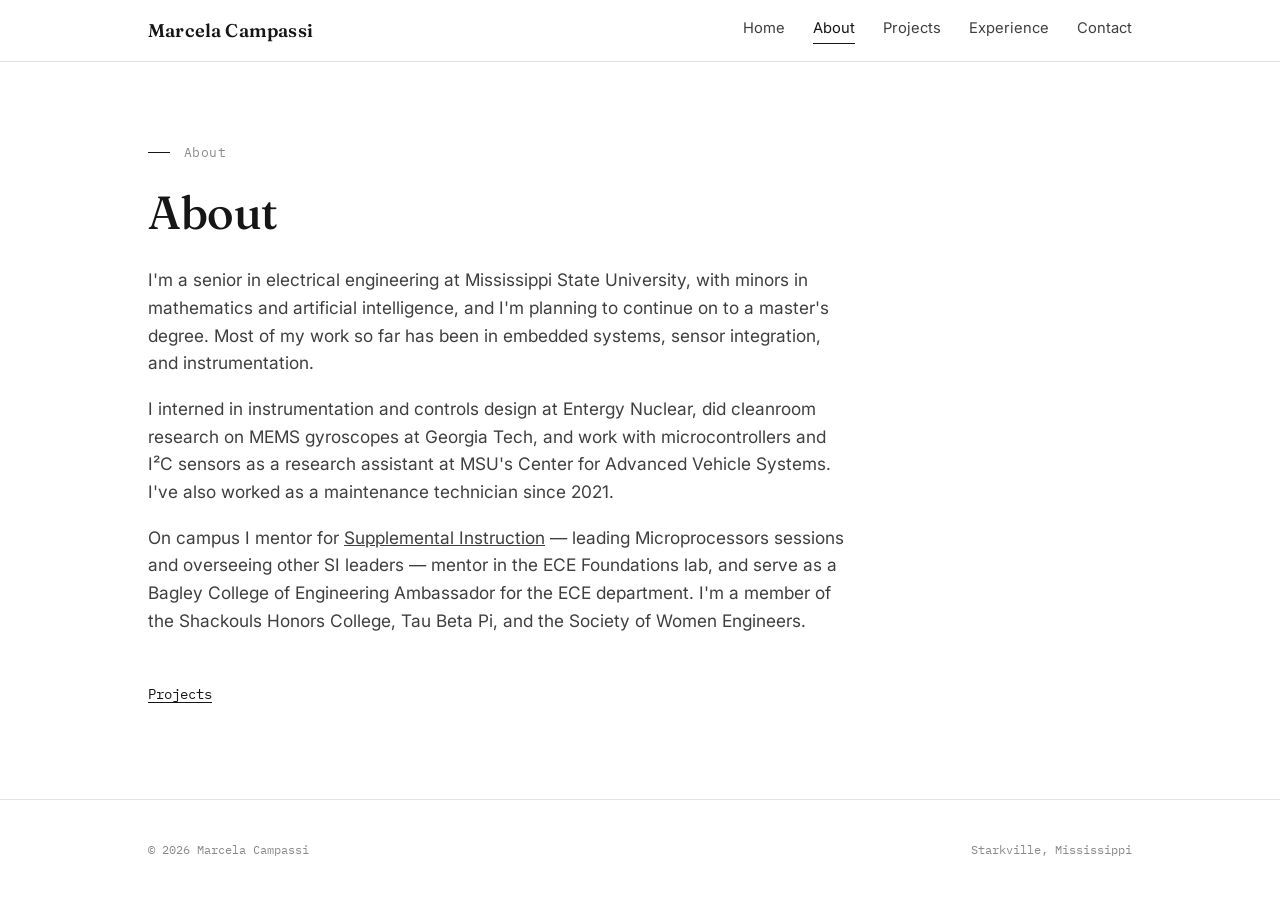
==== about.html @ 76c61601 "Add files via upload" ====
<!DOCTYPE html>
<html lang="en">
<head>
<meta charset="UTF-8">
<meta name="viewport" content="width=device-width, initial-scale=1.0">
<title>About | Marcela Campassi</title>
<meta name="description" content="About Marcela Campassi, Electrical Engineering student at Mississippi State University.">
<link rel="icon" href="data:image/svg+xml,%3Csvg xmlns='http://www.w3.org/2000/svg' viewBox='0 0 32 32'%3E%3Crect width='32' height='32' rx='6' fill='%23153B50'/%3E%3Ctext x='16' y='22' font-family='Georgia,serif' font-size='16' fill='%23E8C547' text-anchor='middle' font-weight='700'%3EMC%3C/text%3E%3C/svg%3E">
<link rel="preconnect" href="https://fonts.googleapis.com">
<link rel="preconnect" href="https://fonts.gstatic.com" crossorigin>
<link href="https://fonts.googleapis.com/css2?family=Fraunces:opsz,wght@9..144,400;9..144,500;9..144,600&family=Inter:wght@400;500;600&family=IBM+Plex+Mono:wght@400;500&display=swap" rel="stylesheet">
<link rel="stylesheet" href="style.css">
</head>
<body>
<nav>
  <div class="nav-inner">
    <a class="brand" href="index.html">Marcela Campassi</a>
    <div class="nav-links">
      <a href="index.html" >Home</a>
      <a href="about.html" class="active">About</a>
      <a href="projects.html" >Projects</a>
      <a href="experience.html" >Experience</a>
      <a href="contact.html" >Contact</a>
    </div>
  </div>
</nav>
<section class="page-top about">
  <div class="wrap">
    <div class="sec-head">About</div>
    <h1 class="page-h1">About</h1>
    <p>I'm a senior in electrical engineering at Mississippi State University, with minors in mathematics and artificial intelligence, and I'm planning to continue on to a master's degree. Most of my work so far has been in embedded systems, sensor integration, and instrumentation.</p>
    <p>I interned in instrumentation and controls design at Entergy Nuclear, did cleanroom research on MEMS gyroscopes at Georgia Tech, and work with microcontrollers and I&sup2;C sensors as a research assistant at MSU's Center for Advanced Vehicle Systems. I've also worked as a maintenance technician since 2021.</p>
    <p>On campus I mentor for <a href="https://www.si.msstate.edu/directory/mcc776">Supplemental Instruction</a> &mdash; leading Microprocessors sessions and overseeing other SI leaders &mdash; mentor in the ECE Foundations lab, and serve as a Bagley College of Engineering Ambassador for the ECE department. I'm a member of the Shackouls Honors College, Tau Beta Pi, and the Society of Women Engineers.</p>
    <a class="text-link" href="projects.html">Projects</a>
  </div>
</section>
<footer>
  <div class="wrap">
    <div class="footer-inner">
      <span>&copy; 2026 Marcela Campassi</span>
      <span>Starkville, Mississippi</span>
    </div>
  </div>
</footer>
</body>
</html>
---- style.css ----
:root{
  --ink:#161616;
  --deep:#161616;
  --slate:#3f3f3f;
  --mist:#8a8a8a;
  --paper:#ffffff;
  --card:#ffffff;
  --line:#e2e2e2;
  --gold:#161616;
  --gold-soft:#f0f0f0;
  --sig:Fraunces,Georgia,serif;
  --body:Inter,-apple-system,sans-serif;
  --mono:"IBM Plex Mono",monospace;
}
*{box-sizing:border-box;margin:0;padding:0}
html{scroll-behavior:smooth}
body{
  font-family:var(--body);
  color:var(--ink);
  background:var(--paper);
  line-height:1.6;
  -webkit-font-smoothing:antialiased;
  display:flex;flex-direction:column;min-height:100vh;
}
a{color:inherit}
img{max-width:100%;display:block}
.wrap{max-width:1040px;margin:0 auto;padding:0 28px;width:100%}

/* ---- Nav ---- */
nav{
  position:sticky;top:0;z-index:20;
  background:rgba(255,255,255,.9);
  backdrop-filter:blur(8px);
  border-bottom:1px solid var(--line);
}
.nav-inner{
  max-width:1040px;margin:0 auto;padding:16px 28px;
  display:flex;align-items:center;justify-content:space-between;
}
.brand{font-family:var(--sig);font-weight:600;font-size:1.15rem;letter-spacing:.01em;text-decoration:none}
.nav-links{display:flex;gap:28px;font-size:.92rem}
.nav-links a{color:var(--slate);text-decoration:none;transition:color .15s;padding-bottom:2px;border-bottom:1px solid transparent}
.nav-links a:hover{color:var(--gold)}
.nav-links a.active{color:var(--deep);border-bottom-color:var(--gold)}
@media(max-width:620px){
  .nav-inner{flex-direction:column;gap:12px;align-items:flex-start}
  .nav-links{gap:18px;flex-wrap:wrap}
}

/* ---- shared section frame ---- */
main,header,section{width:100%}
.sec-head{
  font-family:var(--mono);font-size:.82rem;color:var(--mist);
  letter-spacing:.03em;margin-bottom:24px;
  display:flex;align-items:center;gap:14px;
}
.sec-head::before{content:"";width:22px;height:1px;background:var(--gold)}
.page-top{padding:80px 0 72px;flex:1}
.page-h1{
  font-family:var(--sig);font-weight:500;font-size:clamp(2rem,5vw,2.9rem);
  color:var(--deep);margin-bottom:28px;letter-spacing:-.01em;line-height:1.1;
}
.text-link{
  display:inline-block;margin-top:32px;font-family:var(--mono);
  font-size:.85rem;color:var(--ink);text-decoration:underline;text-underline-offset:3px;
}
.text-link:hover{color:var(--deep)}

/* ---- Hero (home) ---- */
.hero{padding:80px 0 64px}
.hero-grid{display:grid;grid-template-columns:1fr 300px;gap:56px;align-items:center}
.eyebrow{font-family:var(--mono);font-size:.78rem;color:var(--mist);letter-spacing:.04em;margin-bottom:22px}
h1{font-family:var(--sig);font-weight:500;font-size:clamp(2.4rem,6vw,4rem);line-height:1.05;letter-spacing:-.01em;color:var(--deep);max-width:14ch}
.lede{margin-top:26px;font-size:1.14rem;color:var(--slate);max-width:52ch}
.hero-cta{margin-top:36px;display:flex;gap:16px;flex-wrap:wrap}
.portrait{position:relative}
.portrait img{width:100%;border-radius:2px}
.portrait::after{content:"";position:absolute;inset:0;border:1px solid var(--line);border-radius:3px;transform:translate(14px,14px);z-index:-1;background:var(--gold-soft)}
.btn{display:inline-block;padding:13px 26px;border-radius:2px;font-size:.95rem;font-weight:500;text-decoration:none;transition:all .15s}
.btn-solid{background:var(--deep);color:#fff}
.btn-solid:hover{background:var(--ink)}
.btn-ghost{border:1px solid var(--line);color:var(--slate)}
.btn-ghost:hover{border-color:var(--gold);color:var(--gold)}
@media(max-width:760px){
  .hero-grid{grid-template-columns:1fr;gap:40px}
  .portrait{max-width:260px}
}

/* ---- home glance strip ---- */
.strip{padding:56px 0;border-top:1px solid var(--line);flex:1}
.glance{display:grid;grid-template-columns:repeat(3,1fr);gap:28px}
.glance div{color:var(--slate);font-size:.98rem}
.g-k{display:block;font-family:var(--mono);font-size:.74rem;color:var(--mist);margin-bottom:8px;letter-spacing:.03em}
@media(max-width:680px){.glance{grid-template-columns:1fr;gap:20px}}

/* ---- About ---- */
.about p{font-size:1.08rem;color:var(--slate);max-width:64ch;margin-bottom:18px}

/* ---- Projects ---- */
.proj{display:grid;grid-template-columns:1fr;gap:0}
.p-item{padding:32px 0;border-bottom:1px solid var(--line);display:grid;grid-template-columns:180px 1fr;gap:32px;align-items:start}
.p-item:first-child{padding-top:0}
.p-item:last-child{border-bottom:none}
.p-meta{font-family:var(--mono);font-size:.8rem;color:var(--mist);line-height:1.5}
.p-meta .yr{color:var(--gold);display:block;margin-top:6px}
.p-body h3{font-family:var(--sig);font-weight:500;font-size:1.35rem;color:var(--deep);margin-bottom:10px}
.p-body p{color:var(--slate);max-width:60ch;margin-bottom:14px}
.p-body em{color:var(--mist);font-style:italic}
.tags{display:flex;flex-wrap:wrap;gap:8px}
.tag{font-family:var(--mono);font-size:.72rem;color:var(--slate);background:var(--gold-soft);padding:4px 10px;border-radius:2px}
@media(max-width:620px){
  .p-item{grid-template-columns:1fr;gap:12px}
  .p-meta{order:-1}
}

/* ---- Experience ---- */
.xp-row{display:grid;grid-template-columns:1fr auto;gap:16px;padding:16px 0;border-bottom:1px solid var(--line);align-items:baseline}
.xp-row:last-of-type{border-bottom:none}
.xp-role{font-weight:600;color:var(--ink)}
.xp-org{color:var(--slate);font-size:.96rem}
.xp-when{font-family:var(--mono);font-size:.8rem;color:var(--mist);white-space:nowrap}
.honors{margin-top:28px;font-size:.98rem;color:var(--slate);line-height:1.9}
.honors b{color:var(--deep);font-weight:600}

/* ---- Contact ---- */
.contact-grid{display:flex;gap:14px;flex-wrap:wrap;margin-top:24px}
.c-link{font-family:var(--mono);font-size:.9rem;color:var(--slate);text-decoration:none;padding:11px 18px;border:1px solid var(--line);border-radius:2px;transition:all .15s}
.c-link:hover{border-color:var(--gold);color:var(--gold)}

/* ---- Footer ---- */
footer{padding:40px 0;border-top:1px solid var(--line)}
.footer-inner{font-family:var(--mono);font-size:.78rem;color:var(--mist);display:flex;justify-content:space-between;flex-wrap:wrap;gap:8px;width:100%}

@media(prefers-reduced-motion:no-preference){
  .hero .eyebrow,.hero h1,.hero .lede,.hero-cta,.portrait,.page-h1{
    opacity:0;transform:translateY(14px);
    animation:rise .6s cubic-bezier(.2,.7,.3,1) forwards;
  }
  .hero h1{animation-delay:.06s}
  .hero .lede{animation-delay:.12s}
  .hero-cta{animation-delay:.18s}
  .portrait{animation-delay:.15s}
}
@keyframes rise{to{opacity:1;transform:none}}

/* ---- Toolkit / skills ---- */
.skills-sec{padding:56px 0 72px;border-top:1px solid var(--line)}
.skill-grid{display:grid;grid-template-columns:repeat(3,1fr);gap:28px}
.skill-grid div{color:var(--slate);font-size:.95rem;line-height:1.7}
.s-k{display:block;font-family:var(--mono);font-size:.74rem;color:var(--mist);margin-bottom:8px;letter-spacing:.03em}
@media(max-width:680px){.skill-grid{grid-template-columns:1fr;gap:20px}}

.p-links{font-family:var(--mono);font-size:.78rem;margin-top:2px}
.p-links a{color:var(--ink);text-decoration:underline;text-underline-offset:2px}
.p-links a:hover{color:var(--mist)}
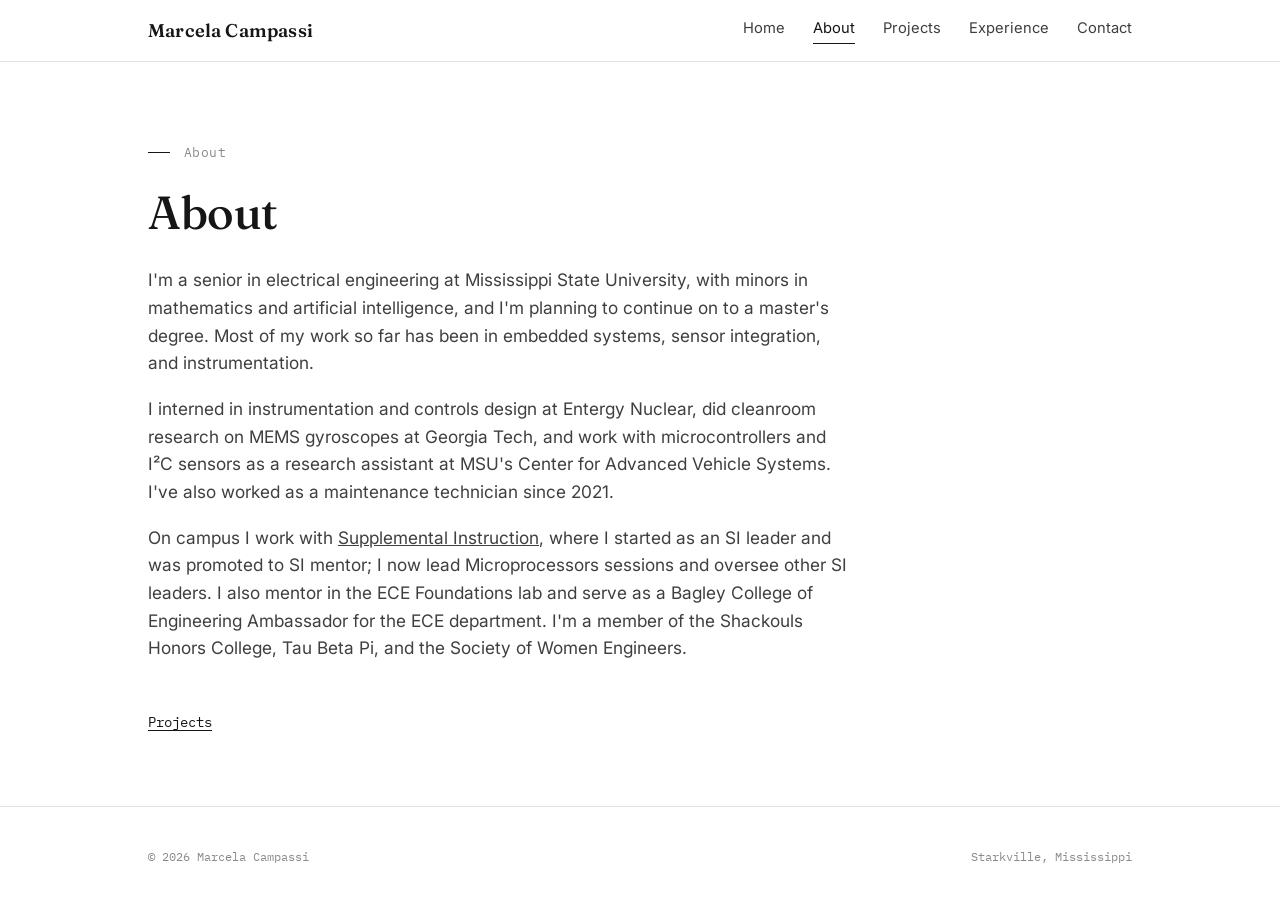
==== commit 7105c9c5: "Add files via upload" ====
--- a/about.html
+++ b/about.html
@@ -30,7 +30,7 @@
     <h1 class="page-h1">About</h1>
     <p>I'm a senior in electrical engineering at Mississippi State University, with minors in mathematics and artificial intelligence, and I'm planning to continue on to a master's degree. Most of my work so far has been in embedded systems, sensor integration, and instrumentation.</p>
     <p>I interned in instrumentation and controls design at Entergy Nuclear, did cleanroom research on MEMS gyroscopes at Georgia Tech, and work with microcontrollers and I&sup2;C sensors as a research assistant at MSU's Center for Advanced Vehicle Systems. I've also worked as a maintenance technician since 2021.</p>
-    <p>On campus I mentor for <a href="https://www.si.msstate.edu/directory/mcc776">Supplemental Instruction</a> &mdash; leading Microprocessors sessions and overseeing other SI leaders &mdash; mentor in the ECE Foundations lab, and serve as a Bagley College of Engineering Ambassador for the ECE department. I'm a member of the Shackouls Honors College, Tau Beta Pi, and the Society of Women Engineers.</p>
+    <p>On campus I work with <a href="https://www.si.msstate.edu/directory/mcc776">Supplemental Instruction</a>, where I started as an SI leader and was promoted to SI mentor; I now lead Microprocessors sessions and oversee other SI leaders. I also mentor in the ECE Foundations lab and serve as a Bagley College of Engineering Ambassador for the ECE department. I'm a member of the Shackouls Honors College, Tau Beta Pi, and the Society of Women Engineers.</p>
     <a class="text-link" href="projects.html">Projects</a>
   </div>
 </section>
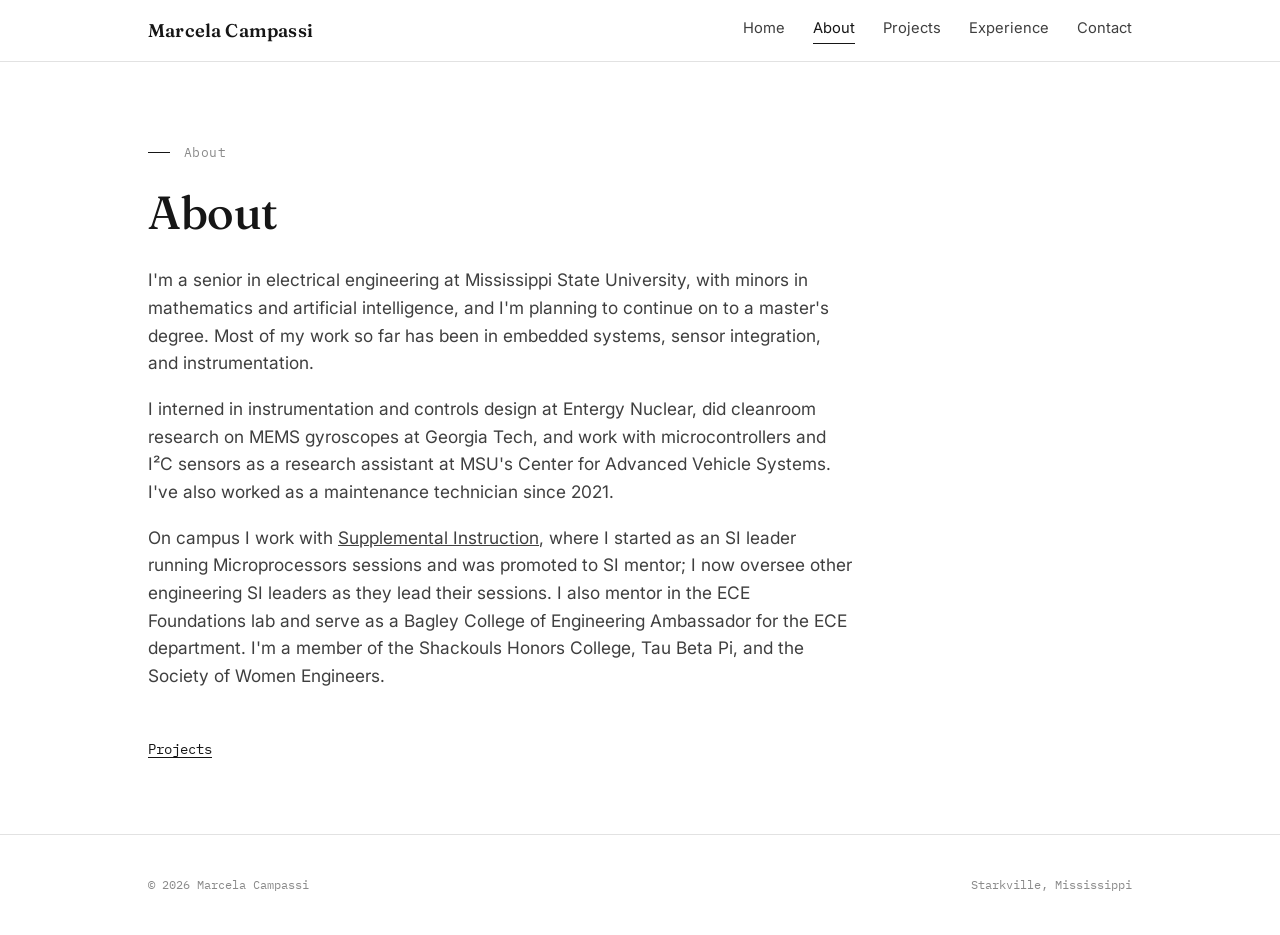
==== commit 98eb7572: "Add files via upload" ====
--- a/about.html
+++ b/about.html
@@ -30,7 +30,7 @@
     <h1 class="page-h1">About</h1>
     <p>I'm a senior in electrical engineering at Mississippi State University, with minors in mathematics and artificial intelligence, and I'm planning to continue on to a master's degree. Most of my work so far has been in embedded systems, sensor integration, and instrumentation.</p>
     <p>I interned in instrumentation and controls design at Entergy Nuclear, did cleanroom research on MEMS gyroscopes at Georgia Tech, and work with microcontrollers and I&sup2;C sensors as a research assistant at MSU's Center for Advanced Vehicle Systems. I've also worked as a maintenance technician since 2021.</p>
-    <p>On campus I work with <a href="https://www.si.msstate.edu/directory/mcc776">Supplemental Instruction</a>, where I started as an SI leader and was promoted to SI mentor; I now lead Microprocessors sessions and oversee other SI leaders. I also mentor in the ECE Foundations lab and serve as a Bagley College of Engineering Ambassador for the ECE department. I'm a member of the Shackouls Honors College, Tau Beta Pi, and the Society of Women Engineers.</p>
+    <p>On campus I work with <a href="https://www.si.msstate.edu/directory/mcc776">Supplemental Instruction</a>, where I started as an SI leader running Microprocessors sessions and was promoted to SI mentor; I now oversee other engineering SI leaders as they lead their sessions. I also mentor in the ECE Foundations lab and serve as a Bagley College of Engineering Ambassador for the ECE department. I'm a member of the Shackouls Honors College, Tau Beta Pi, and the Society of Women Engineers.</p>
     <a class="text-link" href="projects.html">Projects</a>
   </div>
 </section>
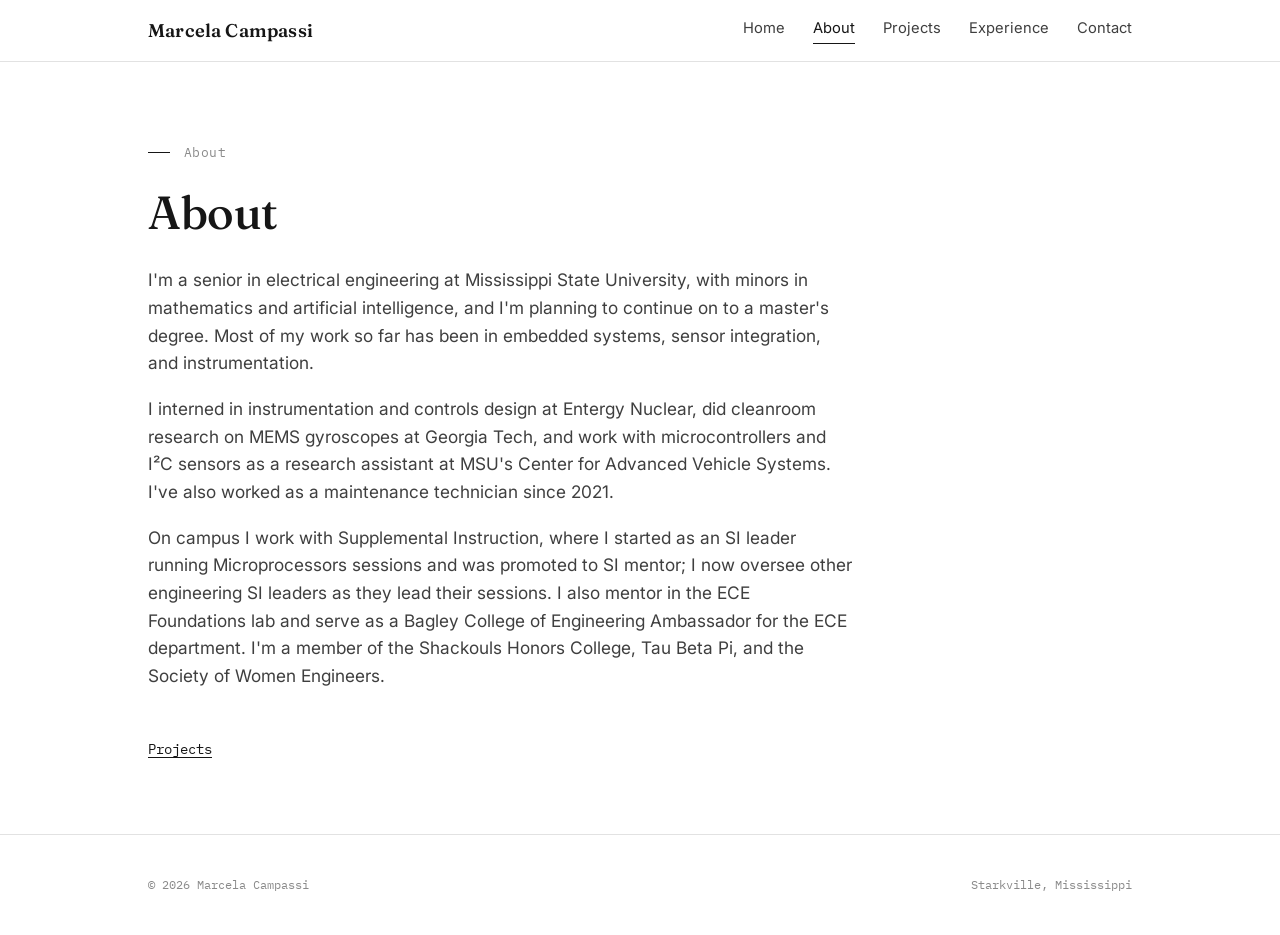
==== commit d7031994: "Add files via upload" ====
--- a/about.html
+++ b/about.html
@@ -14,13 +14,13 @@
 <body>
 <nav>
   <div class="nav-inner">
-    <a class="brand" href="index.html">Marcela Campassi</a>
+    <a class="brand" href="./">Marcela Campassi</a>
     <div class="nav-links">
-      <a href="index.html" >Home</a>
-      <a href="about.html" class="active">About</a>
-      <a href="projects.html" >Projects</a>
-      <a href="experience.html" >Experience</a>
-      <a href="contact.html" >Contact</a>
+      <a href="./" >Home</a>
+      <a href="about" class="active">About</a>
+      <a href="projects" >Projects</a>
+      <a href="experience" >Experience</a>
+      <a href="contact" >Contact</a>
     </div>
   </div>
 </nav>
@@ -30,8 +30,8 @@
     <h1 class="page-h1">About</h1>
     <p>I'm a senior in electrical engineering at Mississippi State University, with minors in mathematics and artificial intelligence, and I'm planning to continue on to a master's degree. Most of my work so far has been in embedded systems, sensor integration, and instrumentation.</p>
     <p>I interned in instrumentation and controls design at Entergy Nuclear, did cleanroom research on MEMS gyroscopes at Georgia Tech, and work with microcontrollers and I&sup2;C sensors as a research assistant at MSU's Center for Advanced Vehicle Systems. I've also worked as a maintenance technician since 2021.</p>
-    <p>On campus I work with <a href="https://www.si.msstate.edu/directory/mcc776">Supplemental Instruction</a>, where I started as an SI leader running Microprocessors sessions and was promoted to SI mentor; I now oversee other engineering SI leaders as they lead their sessions. I also mentor in the ECE Foundations lab and serve as a Bagley College of Engineering Ambassador for the ECE department. I'm a member of the Shackouls Honors College, Tau Beta Pi, and the Society of Women Engineers.</p>
-    <a class="text-link" href="projects.html">Projects</a>
+    <p>On campus I work with Supplemental Instruction, where I started as an SI leader running Microprocessors sessions and was promoted to SI mentor; I now oversee other engineering SI leaders as they lead their sessions. I also mentor in the ECE Foundations lab and serve as a Bagley College of Engineering Ambassador for the ECE department. I'm a member of the Shackouls Honors College, Tau Beta Pi, and the Society of Women Engineers.</p>
+    <a class="text-link" href="projects">Projects</a>
   </div>
 </section>
 <footer>
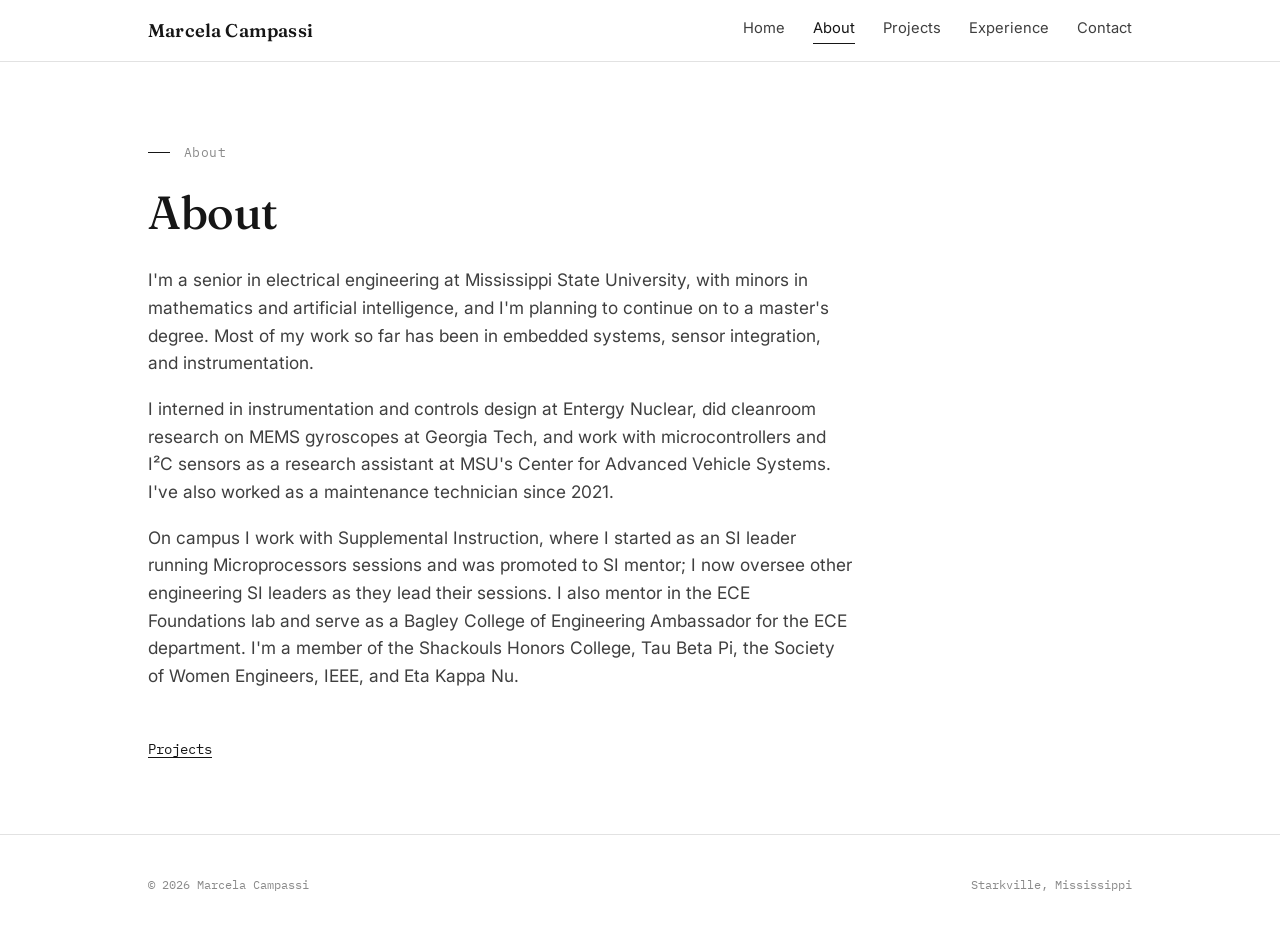
==== commit 0f1257f2: "Add files via upload" ====
--- a/about.html
+++ b/about.html
@@ -30,7 +30,7 @@
     <h1 class="page-h1">About</h1>
     <p>I'm a senior in electrical engineering at Mississippi State University, with minors in mathematics and artificial intelligence, and I'm planning to continue on to a master's degree. Most of my work so far has been in embedded systems, sensor integration, and instrumentation.</p>
     <p>I interned in instrumentation and controls design at Entergy Nuclear, did cleanroom research on MEMS gyroscopes at Georgia Tech, and work with microcontrollers and I&sup2;C sensors as a research assistant at MSU's Center for Advanced Vehicle Systems. I've also worked as a maintenance technician since 2021.</p>
-    <p>On campus I work with Supplemental Instruction, where I started as an SI leader running Microprocessors sessions and was promoted to SI mentor; I now oversee other engineering SI leaders as they lead their sessions. I also mentor in the ECE Foundations lab and serve as a Bagley College of Engineering Ambassador for the ECE department. I'm a member of the Shackouls Honors College, Tau Beta Pi, and the Society of Women Engineers.</p>
+    <p>On campus I work with Supplemental Instruction, where I started as an SI leader running Microprocessors sessions and was promoted to SI mentor; I now oversee other engineering SI leaders as they lead their sessions. I also mentor in the ECE Foundations lab and serve as a Bagley College of Engineering Ambassador for the ECE department. I'm a member of the Shackouls Honors College, Tau Beta Pi, the Society of Women Engineers, IEEE, and Eta Kappa Nu.</p>
     <a class="text-link" href="projects">Projects</a>
   </div>
 </section>
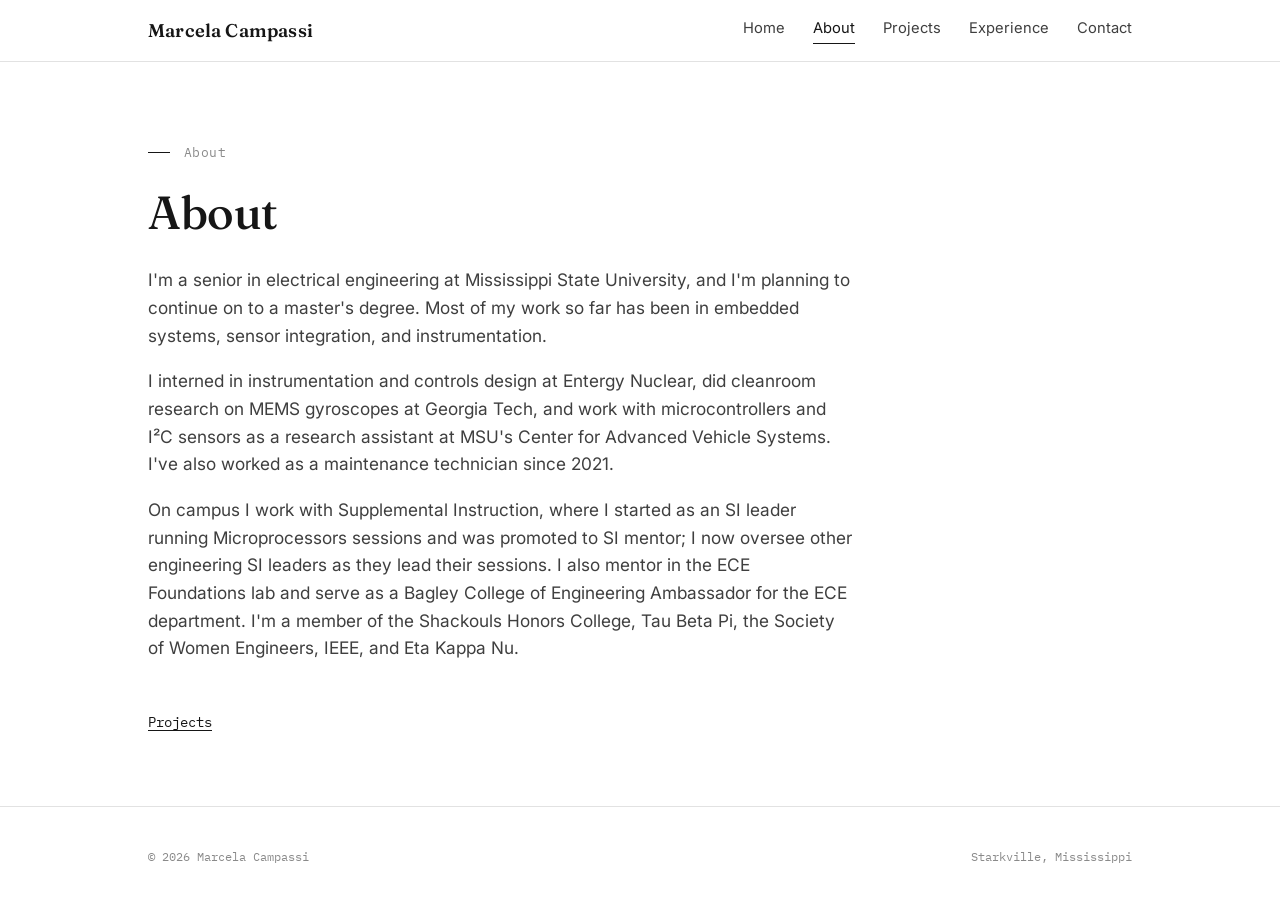
==== commit 56514a24: "Add files via upload" ====
--- a/about.html
+++ b/about.html
@@ -28,7 +28,7 @@
   <div class="wrap">
     <div class="sec-head">About</div>
     <h1 class="page-h1">About</h1>
-    <p>I'm a senior in electrical engineering at Mississippi State University, with minors in mathematics and artificial intelligence, and I'm planning to continue on to a master's degree. Most of my work so far has been in embedded systems, sensor integration, and instrumentation.</p>
+    <p>I'm a senior in electrical engineering at Mississippi State University, and I'm planning to continue on to a master's degree. Most of my work so far has been in embedded systems, sensor integration, and instrumentation.</p>
     <p>I interned in instrumentation and controls design at Entergy Nuclear, did cleanroom research on MEMS gyroscopes at Georgia Tech, and work with microcontrollers and I&sup2;C sensors as a research assistant at MSU's Center for Advanced Vehicle Systems. I've also worked as a maintenance technician since 2021.</p>
     <p>On campus I work with Supplemental Instruction, where I started as an SI leader running Microprocessors sessions and was promoted to SI mentor; I now oversee other engineering SI leaders as they lead their sessions. I also mentor in the ECE Foundations lab and serve as a Bagley College of Engineering Ambassador for the ECE department. I'm a member of the Shackouls Honors College, Tau Beta Pi, the Society of Women Engineers, IEEE, and Eta Kappa Nu.</p>
     <a class="text-link" href="projects">Projects</a>
